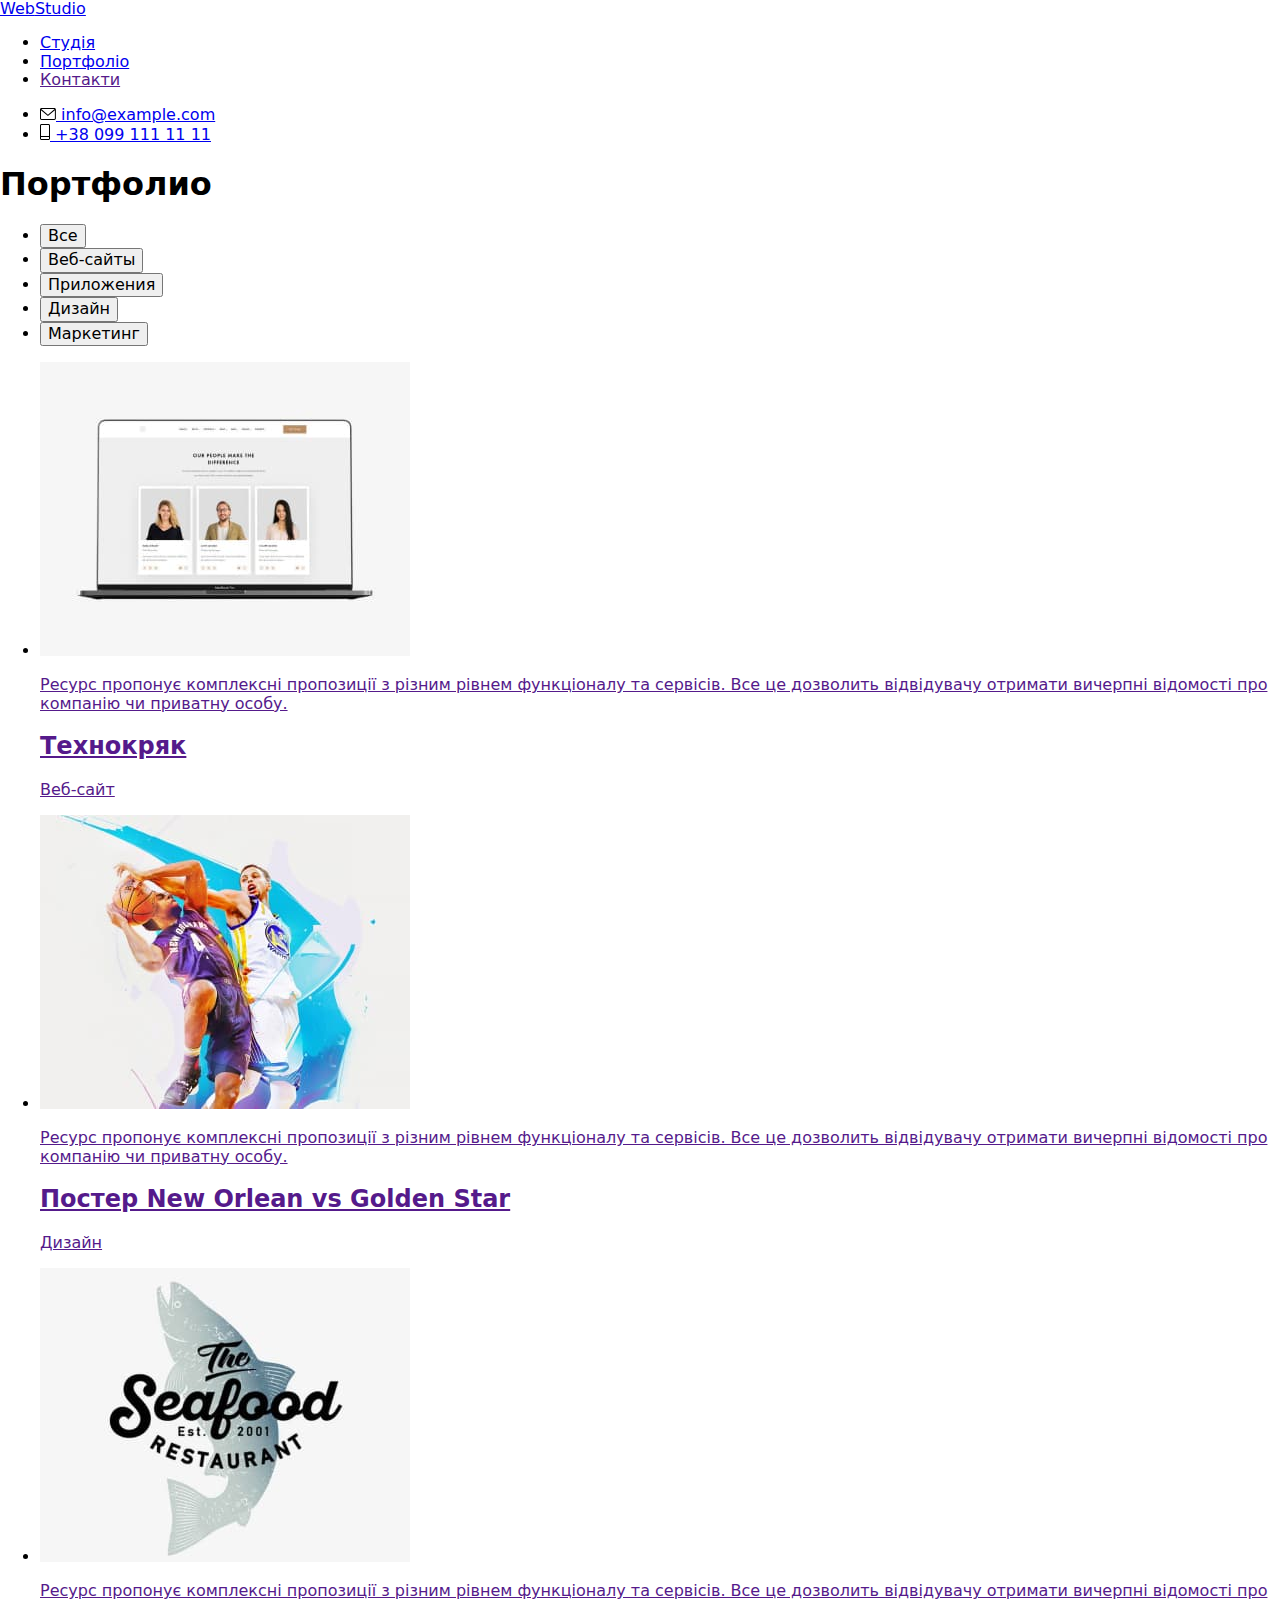
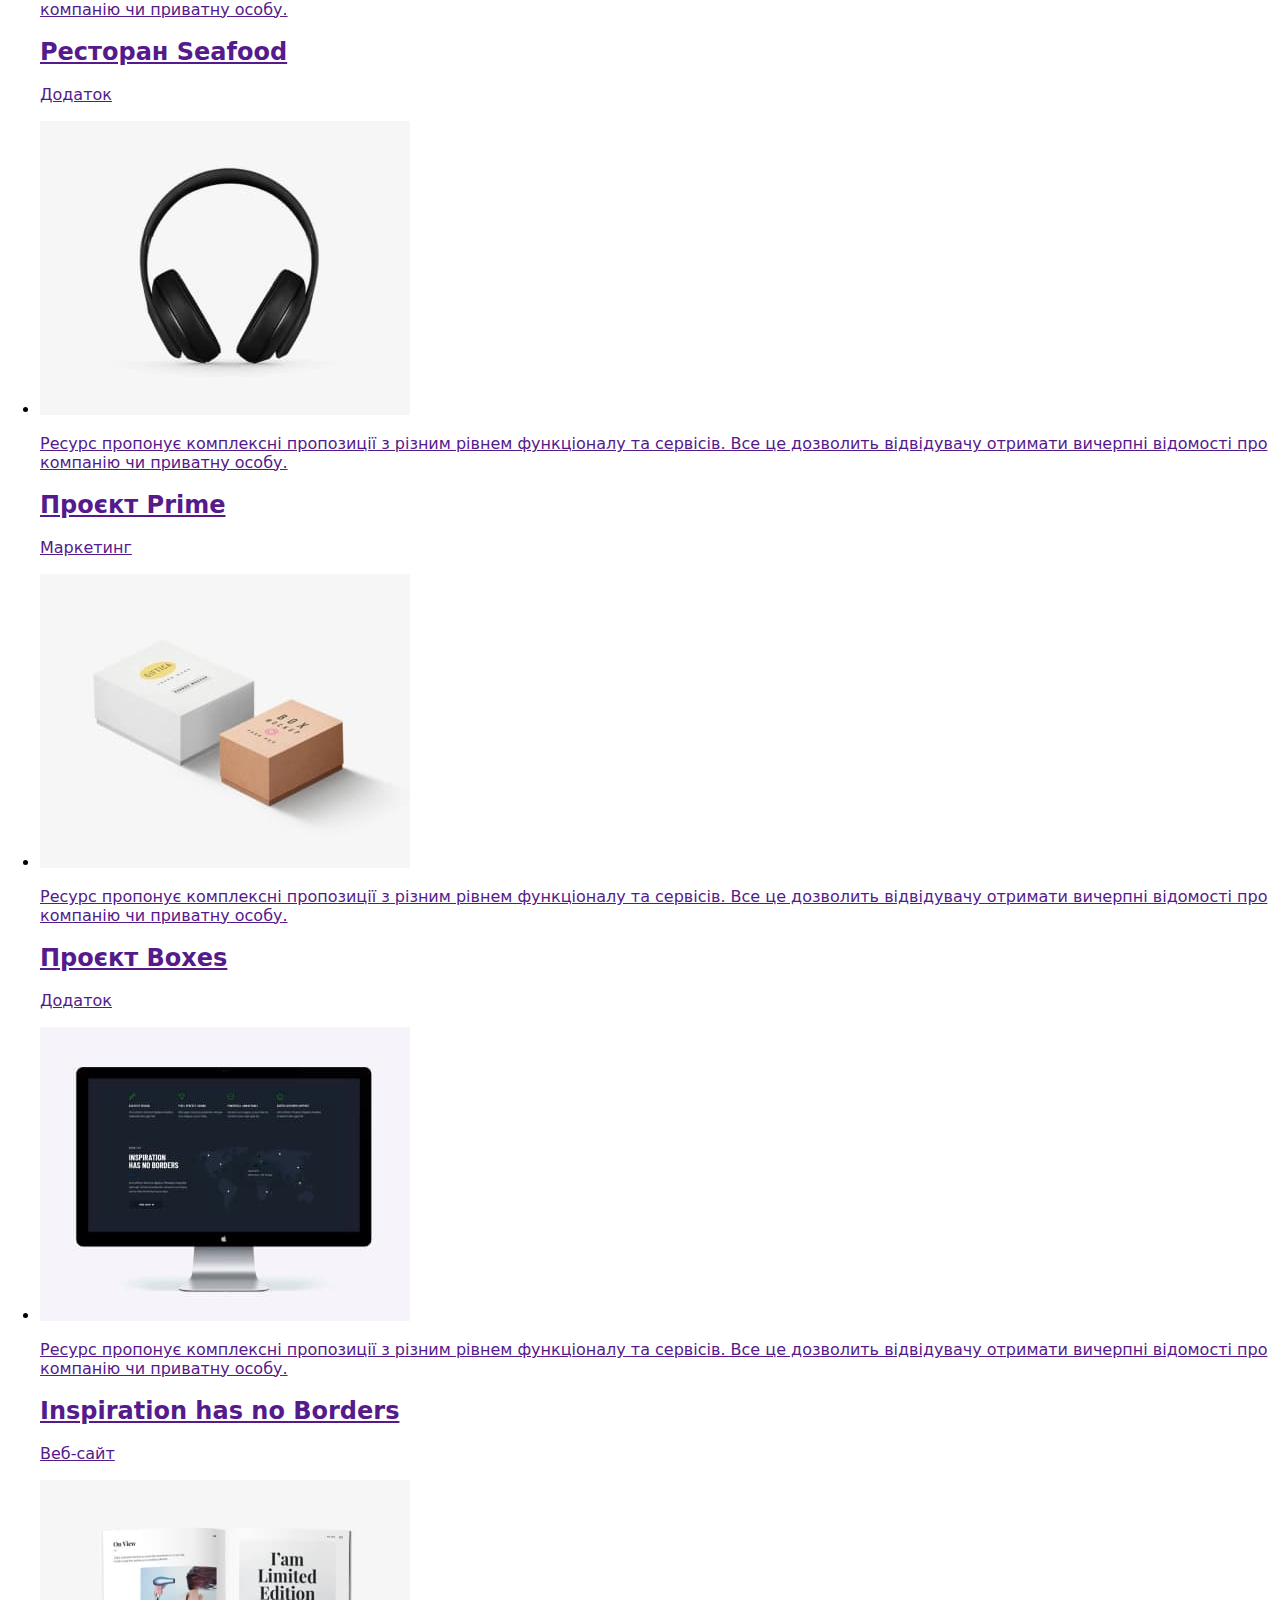
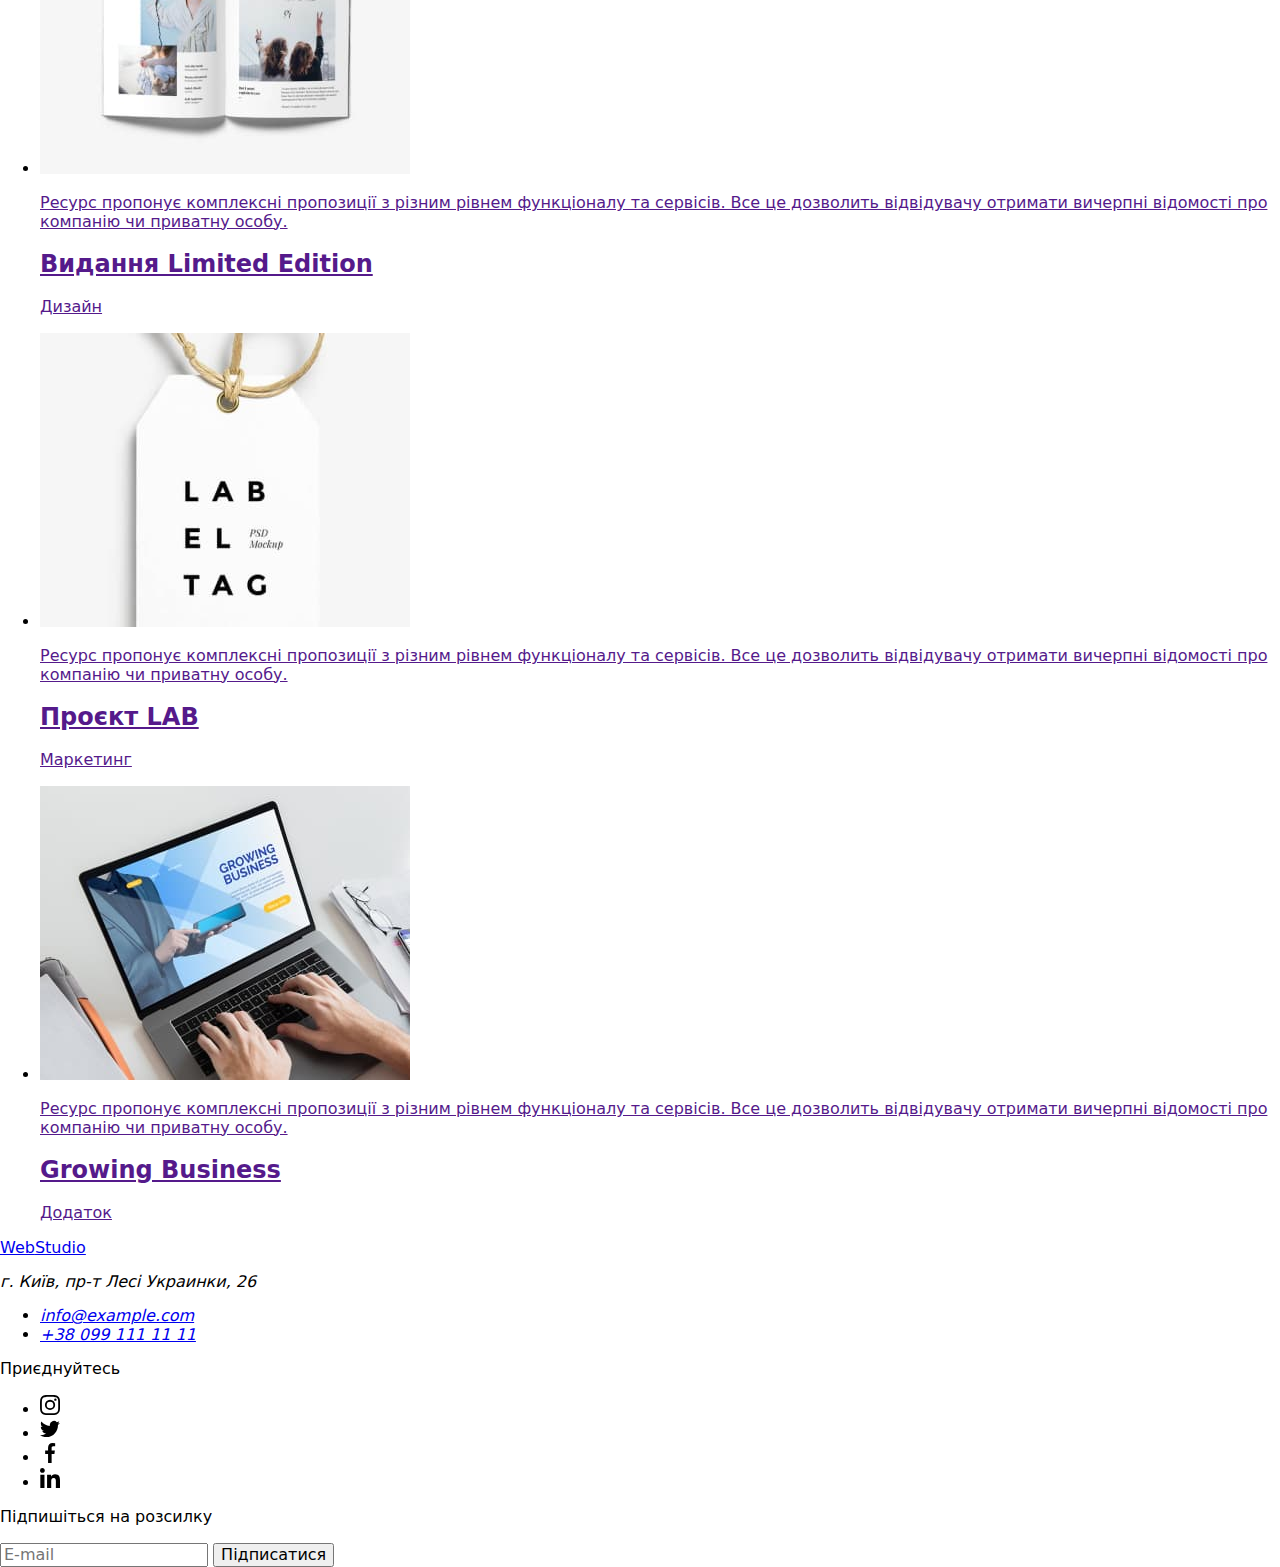
==== portfolio.html @ 621f2a0a "summary1" ====
<!DOCTYPE html>
<html lang="uk">
  <head>
    <meta charset="UTF-8" />
    <meta http-equiv="X-UA-Compatible" content="IE=edge" />
    <meta name="viewport" content="width=device-width, initial-scale=1.0" />
<link rel="stylesheet" href="https://cdn.jsdelivr.net/npm/modern-normalize@1.1.0/modern-normalize.min.css"> 
    <link rel="stylesheet" href="./css/styles.css" />
    <link rel="preconnect" href="https://fonts.googleapis.com">
<link rel="preconnect" href="https://fonts.gstatic.com" crossorigin>
<link href="https://fonts.googleapis.com/css2?family=Raleway:wght@700&family=Roboto:wght@400;500;700;900&display=swap" rel="stylesheet">
    <title>Portfolio</title>
  </head>
  
    <body>
      <header class="page-header"> 
        <div class="container page-header__container">
        <a href="./index.html" class="page-header__logo our-logo logo-link"> <span>Web</span>Studio </a>
        <nav class="nav">
          <ul class="nav__list">
            <li class="nav__item"><a href="./index.html" class="link">Студія</a></li>
            <li class="nav__item--active"><a href="./portfolio.html" class="link">Портфоліо</a></li>
            <li class="nav__item"><a href="" class="link">Контакти</a></li>
          </ul>    
      </nav>
      <ul class="page-header-contacts">
        <li class="page-header-contacts__mail pointer">
         
          <a href="mailto:info@example.com"  class="link page-header-contacts__link pointer">
            <svg class="page-header-contacts__icon" width="16px" height="12px">
            <use href="./images/icons.svg#icon-mail">
            </use>
          </svg> info@example.com
        </a>
        </li>
        <li class="page-header-contacts__tel pointer">
          
        <a href="tel:+380991111111" class="link page-header-contacts__link pointer">
          <svg class="page-header-contacts__icon" width="10px" height="16px">
          <use href="./images/icons.svg#icon-telefon">
          </use>
        </svg> +38 099 111 11 11
      </a>
    </li>
      </ul>
    </div>
      </header> 
 <main>
  <!-- PORTFOLIO -->
        <section class="portfolio">
          <div class="container">
            <h1 class="visually-hidden">Портфолио </h1>
            <ul class="portfolio__search">
                <li class="search__item"><button class="search__button pointer" type="button">Все</button></li>
                <li class="search__item"><button class="search__button pointer" type="button">Веб-сайты</button></li>
                <li class="search__item"><button class="search__button pointer" type="button">Приложения</button></li>
                <li class="search__item"><button class="search__button pointer" type="button">Дизайн</button></li>
                <li class="search__item"><button class="search__button pointer" type="button">Маркетинг</button></li>
              </ul>      
<ul class="portfolio-list">
    <li class="portfolio__item"><a class="link portfolio__link" href=""> 
      <div class="portfolio__container">
      <img src="./images/port01.jpg" alt="экран с загруженным сайтом" width="370">
      <p class="portfolio__description">Ресурс пропонує комплексні пропозиції з різним рівнем функціоналу та сервісів. Все це дозволить відвідувачу отримати вичерпні відомості про компанію чи приватну особу.</p>
    </div>
    <div class="portfolio-list__container">
      <h2 class="portfolio__title">Технокряк</h2>
      <p class="portfolio__text">Веб-сайт</p></div></a>
    </li>
    <li class="portfolio__item"><a class="link portfolio__link" href="">
      <div class="portfolio__container">
      <img src="./images/port02.jpg" alt="баскетболисты" width="370">
      <p class="portfolio__description">Ресурс пропонує комплексні пропозиції з різним рівнем функціоналу та сервісів. Все це дозволить відвідувачу отримати вичерпні відомості про компанію чи приватну особу.</p>
    </div>
    <div class="portfolio-list__container">
      <h2 class="portfolio__title">Постер New Orlean vs Golden Star</h2>
      <p class="portfolio__text">Дизайн</p></div></a>
    </li>
    <li class="portfolio__item"><a class="link portfolio__link" href="">
      <div class="portfolio__container">
      <img src="./images/port03.jpg" alt="логотип" width="370">
      <p class="portfolio__description">Ресурс пропонує комплексні пропозиції з різним рівнем функціоналу та сервісів. Все це дозволить відвідувачу отримати вичерпні відомості про компанію чи приватну особу.</p>
    </div>
    <div class="portfolio-list__container">
      <h2 class="portfolio__title">Ресторан Seafood</h2>
      <p class="portfolio__text">Додаток</p></div></a>
    </li>
    <li class="portfolio__item"><a class="link portfolio__link" href="">
      <div class="portfolio__container">
      <img src="./images/port04.jpg" alt="наушники" width="370">
      <p class="portfolio__description">Ресурс пропонує комплексні пропозиції з різним рівнем функціоналу та сервісів. Все це дозволить відвідувачу отримати вичерпні відомості про компанію чи приватну особу.</p>
    </div>
    <div class="portfolio-list__container">
      <h2 class="portfolio__title">Проєкт Prime</h2>
      <p class="portfolio__text">Маркетинг</p></div></a>
    </li>
    <li class="portfolio__item"><a class="link portfolio__link" href="">
      <div class="portfolio__container">
      <img src="./images/port05.jpg" alt="коробки" width="370">
      <p class="portfolio__description">Ресурс пропонує комплексні пропозиції з різним рівнем функціоналу та сервісів. Все це дозволить відвідувачу отримати вичерпні відомості про компанію чи приватну особу.</p>
    </div>
    <div class="portfolio-list__container">
      <h2 class="portfolio__title">Проєкт Boxes</h2>
      <p class="portfolio__text">Додаток</p></div></a>
    </li>
    <li class="portfolio__item"><a class="link portfolio__link" href="">
      <div class="portfolio__container">
      <img src="./images/port06.jpg" alt="страница сайта" width="370">
      <p class="portfolio__description">Ресурс пропонує комплексні пропозиції з різним рівнем функціоналу та сервісів. Все це дозволить відвідувачу отримати вичерпні відомості про компанію чи приватну особу.</p>
    </div>
    <div class="portfolio-list__container">
      <h2 class="portfolio__title">Inspiration has no Borders</h2>
      <p class="portfolio__text">Веб-сайт</p></div></a>
    </li>
    <li class="portfolio__item"><a class="link portfolio__link" href="">
      <div class="portfolio__container">
      <img src="./images/port07.jpg" alt="журнал" width="370">
      <p class="portfolio__description">Ресурс пропонує комплексні пропозиції з різним рівнем функціоналу та сервісів. Все це дозволить відвідувачу отримати вичерпні відомості про компанію чи приватну особу.</p>
    </div>
    <div class="portfolio-list__container">
      <h2 class="portfolio__title">Видання Limited Edition</h2>
      <p class="portfolio__text">Дизайн</p></div></a>
    </li>
    <li class="portfolio__item"><a class="link portfolio__link" href="">
      <div class="portfolio__container">
      <img src="./images/port08.jpg" alt="ярлык с буквами" width="370">
      <p class="portfolio__description">Ресурс пропонує комплексні пропозиції з різним рівнем функціоналу та сервісів. Все це дозволить відвідувачу отримати вичерпні відомості про компанію чи приватну особу.</p>
    </div>
    <div class="portfolio-list__container">
      <h2 class="portfolio__title">Проєкт LAB</h2>
      <p class="portfolio__text">Маркетинг</p></div></a>
    </li>
    <li class="portfolio__item"><a class="link portfolio__link" href="">
      <div class="portfolio__container">
      <img src="./images/port09.jpg" alt="разработчик за ноутбуком" width="370">
      <p class="portfolio__description">Ресурс пропонує комплексні пропозиції з різним рівнем функціоналу та сервісів. Все це дозволить відвідувачу отримати вичерпні відомості про компанію чи приватну особу.</p>
    </div>
      <div class="portfolio-list__container">
        <h2 class="portfolio__title">Growing Business</h2>
        <p class="portfolio__text">Додаток</p></div></a>
      </li>
    </ul>
  </div>
        </section>     
    </main>  

    <!-- FOOTER  -->
    <footer class="basement">
      <div class="container basement-container"> 
  
      <div class="basement__items">
       
      <a href="./index.html" class="our-logo basement__logo logo-link"> <span>Web</span>Studio </a>
        <address>
          <p class="basement__adress">г. Київ, пр-т Лесі Украинки, 26</p>
          <ul class="basement__contacts">
            <li class="basement__item"><a href="mailto:info@example.com" class="basement__mail link"> info@example.com</a></li>
            <li class="basement__item"><a href="tel:+380991111111" class="basement__tel link"> +38 099 111 11 11</a></li>
          </ul>
        </address>
      </div>
      <div class="basement__elements">
        <p class="basement__slogan">Приєднуйтесь</p>
        <ul class="basement-socials" >
          <li class="basement-socials__item"><a href="" class="social-link basement-social-link">
            <svg class="basement-social-link__icon" width="20px" height="20px">
            <use href="./images/icons.svg#icon-instagram">  
            </use>
          </svg></a></li>
          <li class="basement-socials__item"><a href="" class="social-link basement-social-link">
            <svg class="basement-social-link__icon" width="20px" height="20px">
            <use href="./images/icons.svg#icon-twitter"></use>
          </svg></a></li>
          <li class="basement-socials__item"><a href="" class="social-link basement-social-link">
            <svg class="basement-social-link__icon" width="20px" height="20px">
            <use href="./images/icons.svg#icon-facebook"></use>
          </svg></a></li>
          <li class="basement-socials__item"><a href="" class="social-link basement-social-link">
            <svg class="basement-social-link__icon" width="20px" height="20px">
            <use href="./images/icons.svg#icon-linkedin"></use>
          </svg></a></li>
        </ul>
      
    </div>
    <div class="subscription">
      <p class="subscription__slogan">Підпишіться на розсилку</p>
      <form class="subscription__form" name="subscription__form">
        <input class="subscription__input" type="email" id="subscription" placeholder="E-mail"  />
        <button type="submit" class="btn subscription-btn">Підписатися</button>
      </form>
    </div>

  </div>
      </footer>
      <script src="./js/modal.js"></script>
    </body>
  
  </html>
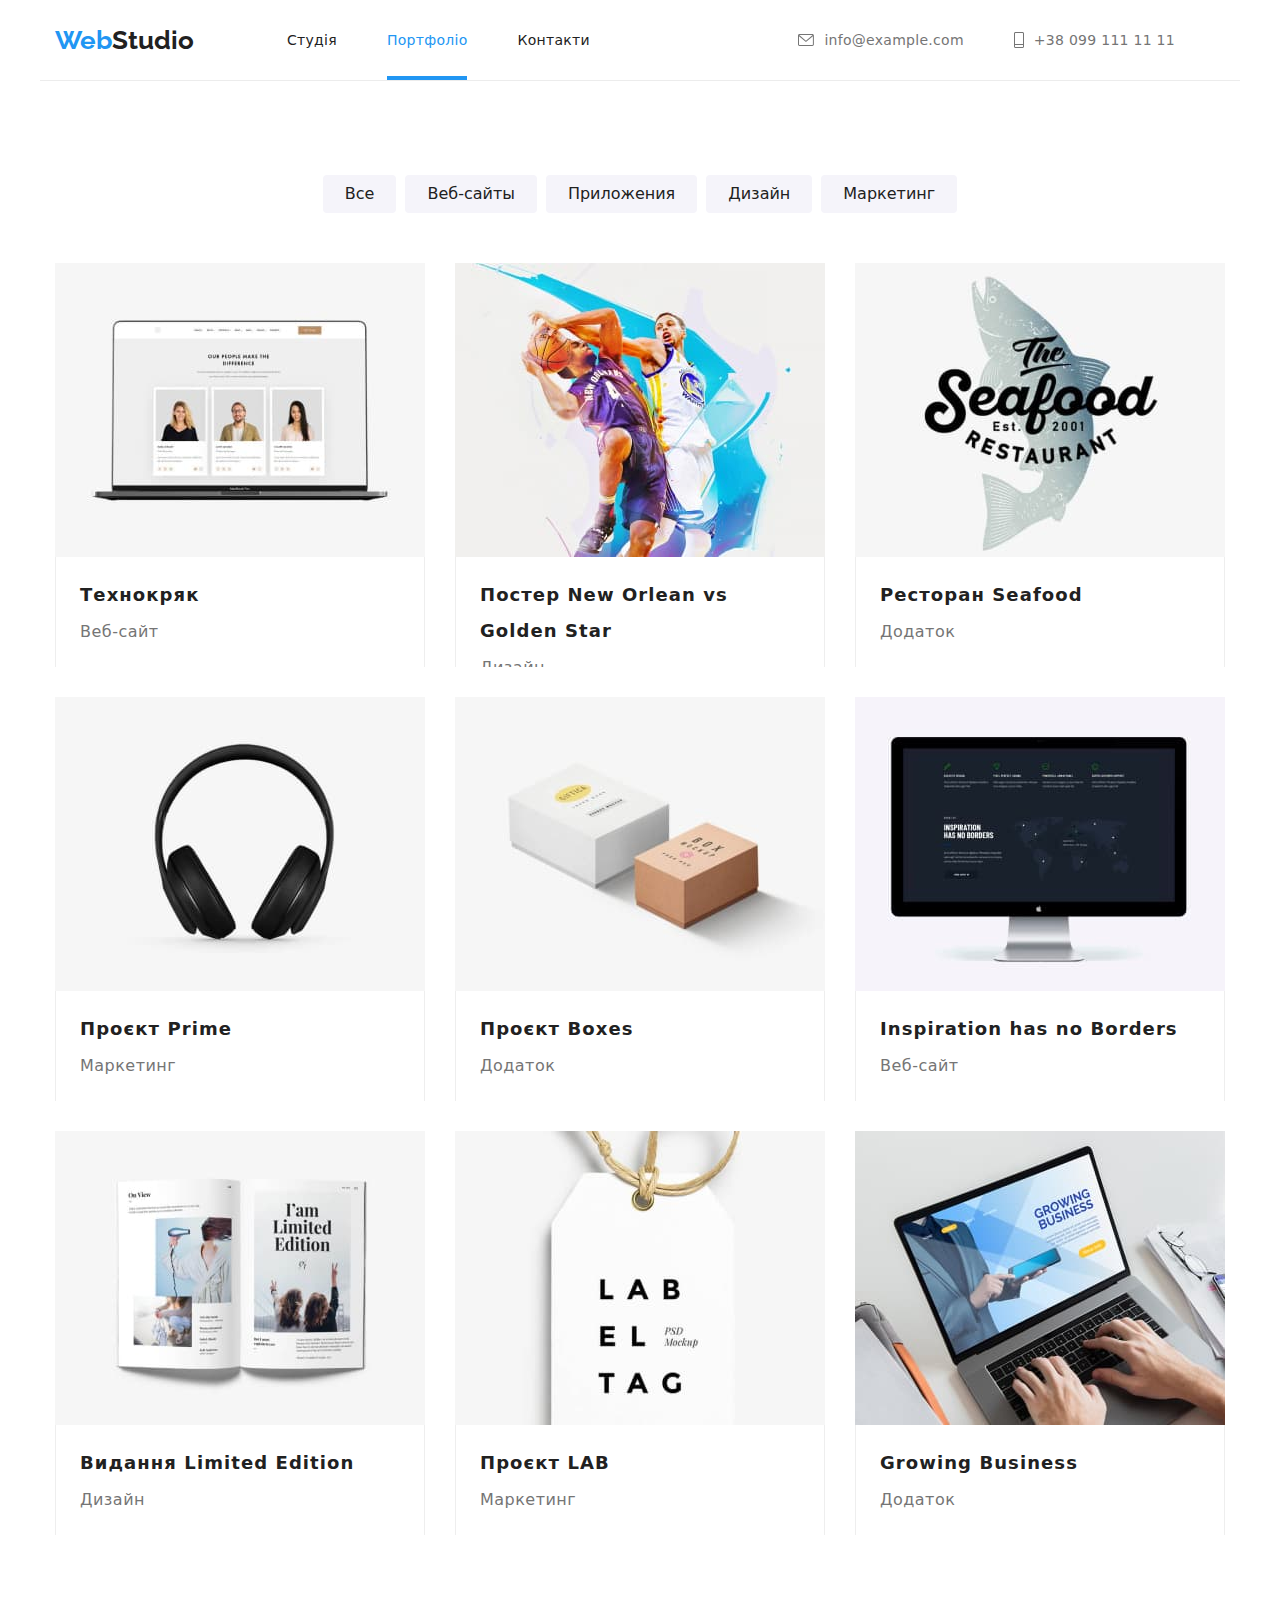
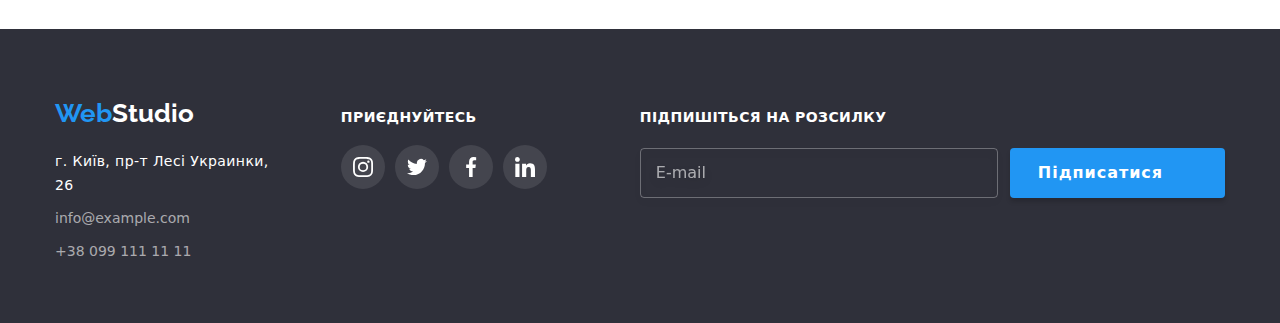
==== commit c72a8d3b: "summary 2" ====
--- a/portfolio.html
+++ b/portfolio.html
@@ -5,7 +5,8 @@
     <meta http-equiv="X-UA-Compatible" content="IE=edge" />
     <meta name="viewport" content="width=device-width, initial-scale=1.0" />
 <link rel="stylesheet" href="https://cdn.jsdelivr.net/npm/modern-normalize@1.1.0/modern-normalize.min.css"> 
-    <link rel="stylesheet" href="./css/styles.css" />
+<title> preprocessor SASS</title>
+    <link rel="stylesheet" href="./css/main.min.css" />
     <link rel="preconnect" href="https://fonts.googleapis.com">
 <link rel="preconnect" href="https://fonts.gstatic.com" crossorigin>
 <link href="https://fonts.googleapis.com/css2?family=Raleway:wght@700&family=Roboto:wght@400;500;700;900&display=swap" rel="stylesheet">
@@ -23,20 +24,20 @@
             <li class="nav__item"><a href="" class="link">Контакти</a></li>
           </ul>    
       </nav>
-      <ul class="page-header-contacts">
-        <li class="page-header-contacts__mail pointer">
+      <ul class="page-header__contacts">
+        <li class="page-header__mail pointer">
          
-          <a href="mailto:info@example.com"  class="link page-header-contacts__link pointer">
-            <svg class="page-header-contacts__icon" width="16px" height="12px">
+          <a href="mailto:info@example.com"  class="link page-header__link pointer">
+            <svg class="page-header__icon" width="16px" height="12px">
             <use href="./images/icons.svg#icon-mail">
             </use>
           </svg> info@example.com
         </a>
         </li>
-        <li class="page-header-contacts__tel pointer">
+        <li class="page-header__tel pointer">
           
-        <a href="tel:+380991111111" class="link page-header-contacts__link pointer">
-          <svg class="page-header-contacts__icon" width="10px" height="16px">
+        <a href="tel:+380991111111" class="link page-header__link pointer">
+          <svg class="page-header__icon" width="10px" height="16px">
           <use href="./images/icons.svg#icon-telefon">
           </use>
         </svg> +38 099 111 11 11
@@ -58,6 +59,7 @@
                 <li class="search__item"><button class="search__button pointer" type="button">Маркетинг</button></li>
               </ul>      
 <ul class="portfolio-list">
+  
     <li class="portfolio__item"><a class="link portfolio__link" href=""> 
       <div class="portfolio__container">
       <img src="./images/port01.jpg" alt="экран с загруженным сайтом" width="370">
--- a/css/main.min.css
+++ b/css/main.min.css
@@ -0,0 +1 @@
+.visually-hidden{position:absolute;width:1px;height:1px;margin:-1px;border:0;padding:0;white-space:nowrap;-webkit-clip-path:inset(100%);clip-path:inset(100%);clip:rect(0 0 0 0);overflow:hidden}img{display:block;max-width:100%;height:auto}li{list-style-type:none}h1,h2,h3,p{margin:0;padding:0}.link{text-decoration:none;color:#757575}.link:hover,.link:focus{color:#2196f3;-webkit-transition:color 250ms cubic-bezier(0.4, 0, 0.2, 1);transition:color 250ms cubic-bezier(0.4, 0, 0.2, 1)}.logo-link{text-decoration:none}.container{width:1200px;padding-left:15px;padding-right:15px;margin-left:auto;margin-right:auto}.our-logo{font-family:"Raleway",sans-serif;font-style:normal;font-weight:700;font-size:26px;line-height:1.1923076923}.visually-hidden{position:absolute;width:1px;height:1px;margin:-1px;border:0;padding:0;white-space:nowrap;-webkit-clip-path:inset(100%);clip-path:inset(100%);clip:rect(0 0 0 0);overflow:hidden}.pointer{cursor:pointer}.page-header__container{display:-webkit-box;display:-ms-flexbox;display:flex;-webkit-box-align:center;-ms-flex-align:center;align-items:center;border-bottom:1px solid #ececec}.page-header__logo{margin-right:93px;color:#212121}.page-header__logo>span{color:#2196f3}.page-header__contacts{display:-webkit-box;display:-ms-flexbox;display:flex;margin-left:auto;padding-left:0;margin-top:0;margin-bottom:0;color:#757575 .page-header__contacts __tel;color-margin-right:0}.page-header__mail,.page-header__tel{display:-webkit-box;display:-ms-flexbox;display:flex;margin-right:50px;-webkit-box-align:center;-ms-flex-align:center;align-items:center}.page-header__link{display:-webkit-box;display:-ms-flexbox;display:flex;-webkit-box-align:center;-ms-flex-align:center;align-items:center;font-weight:500;font-size:14px;line-height:1.1428571429;letter-spacing:.02em;color:#757575;fill:#757575}.page-header__link:hover,.page-header__link:focus{color:#2196f3;fill:#2196f3}.page-header__icon{margin-right:10px;fill:currentColor}.nav__list{display:-webkit-box;display:-ms-flexbox;display:flex;padding-left:0;margin-top:0;margin-bottom:0}.nav__item{margin-right:50px}.nav__item .link{font-weight:500;font-size:14px;line-height:1.1428571429;letter-spacing:.02em;display:block;padding-top:32px;padding-bottom:32px;color:#212121;-webkit-transition:color 250ms cubic-bezier(0.4, 0, 0.2, 1);transition:color 250ms cubic-bezier(0.4, 0, 0.2, 1)}.nav__item .link:hover,.nav__item .link:focus{color:#2196f3}.nav__item:last-child{margin:0}.nav__item--active .link{display:block;position:relative;font-weight:500;font-size:14px;line-height:1.1428571429;letter-spacing:.02em;display:block;padding-top:32px;padding-bottom:32px;color:#2196f3;margin-right:50px}.nav__item--active .link::after{position:absolute;left:0;bottom:0;content:"";display:block;width:100%;height:4px;background-color:#2196f3;-webkit-animation-name:changeBgColor;animation-name:changeBgColor;-webkit-animation-duration:250ms;animation-duration:250ms;-webkit-animation-timing-function:cubic-bezier(0.4, 0, 0.2, 1);animation-timing-function:cubic-bezier(0.4, 0, 0.2, 1)}.hero{background-color:#2f303a;text-align:center;padding-top:200px;padding-bottom:200px}.hero__overlay{max-width:1600px;height:600px;background-image:-webkit-gradient(linear, left top, right top, from(rgba(47, 48, 58, 0.4)), to(rgba(47, 48, 58, 0.4))),url(/images/img00.jpg);background-image:linear-gradient(to right, rgba(47, 48, 58, 0.4), rgba(47, 48, 58, 0.4)),url(/images/img00.jpg);margin-right:auto;margin-left:auto;background-size:cover;background-repeat:no-repeat;background-position:center}.hero__title{margin-right:215px;margin-left:215px;margin-bottom:30px;font-family:"Roboto",sans-serif;font-weight:900;font-size:44px;line-height:1.3636363636;text-align:center;letter-spacing:.06em;text-transform:uppercase;color:#fff}.benefits{padding-top:94px}.benefits__list{display:-webkit-box;display:-ms-flexbox;display:flex;margin-top:0;margin-bottom:0;padding-left:0}.benefits__item{width:270px;margin-right:30px}.benefits__item:before{display:block;content:"";width:270px;height:120px;border-radius:4px;background-color:#f5f4fa;background-position:center;background-repeat:no-repeat;background-size:70px;margin-bottom:30px}.benefits__item:nth-child(1)::before{background-image:url("../images/antenna 1.svg")}.benefits__item:nth-child(2)::before{background-image:url("../images/clock 1.svg")}.benefits__item:nth-child(3)::before{background-image:url("../images/diagram 1.svg")}.benefits__item:nth-child(4)::before{background-image:url("../images/astronaut 1.svg")}.benefits__list>li:last-child{margin-right:0}.benefits__title{margin-bottom:10px;font-size:14px;line-height:1.1428571429;letter-spacing:.03em;text-transform:uppercase;color:#212121}.benefits__text{font-size:14px;line-height:1.7142857143;letter-spacing:.03em;color:#757575}.examples{padding-top:94px;padding-bottom:94px}.examples__list{display:-webkit-box;display:-ms-flexbox;display:flex;margin-top:50px;padding-left:0;margin-bottom:0;-webkit-box-pack:center;-ms-flex-pack:center;justify-content:center}.examples li{margin-right:30px}.examples li:last-child{margin-right:0}.examples__title{margin:0;font-size:36px;line-height:1.1666666667;text-align:center;letter-spacing:.03em;color:#212121}.examples__item{position:relative}.examples__footer{position:absolute;bottom:0px;width:370px;height:70px;-webkit-box-align:center;-ms-flex-align:center;align-items:center;-webkit-box-pack:center;-ms-flex-pack:center;justify-content:center;background-color:rgba(47,48,58,.8)}.examples__description{display:-webkit-box;display:-ms-flexbox;display:flex;-webkit-box-align:center;-ms-flex-align:center;align-items:center;-webkit-box-pack:center;-ms-flex-pack:center;justify-content:center;width:370px;height:70px;font-weight:700;font-size:14px;line-height:1.1428571429;letter-spacing:.03em;text-transform:uppercase;color:#fff}.team{padding-top:94px;padding-bottom:94px;background-color:#f5f4fa}.team__title{display:-webkit-box;display:-ms-flexbox;display:flex;-webkit-box-pack:center;-ms-flex-pack:center;justify-content:center;font-size:36px;line-height:1.1666666667;letter-spacing:.03em;color:#212121}.team__list{display:-webkit-box;display:-ms-flexbox;display:flex;margin-top:50px;margin-left:0;margin-bottom:0;-webkit-box-pack:center;-ms-flex-pack:center;justify-content:center;padding-left:0}.employee{margin-right:30px;width:270px;background-color:#fff;-webkit-box-shadow:0px 1px 3px rgba(0,0,0,.12),0px 1px 1px rgba(0,0,0,.14),0px 2px 1px rgba(0,0,0,.2);box-shadow:0px 1px 3px rgba(0,0,0,.12),0px 1px 1px rgba(0,0,0,.14),0px 2px 1px rgba(0,0,0,.2);border-radius:0px 0px 4px 4px}.employee:last-child{margin-right:0}.employee__info{padding-top:30px;padding-bottom:30px}.employee__name{display:-webkit-box;display:-ms-flexbox;display:flex;font-weight:500;font-size:16px;line-height:1.1875;-webkit-box-pack:center;-ms-flex-pack:center;justify-content:center;letter-spacing:.03em;color:#212121}.employee__job{margin-top:10px;font-size:16px;line-height:1.1875;text-align:center;letter-spacing:.03em;color:#757575}.employee-social{background-color:#fff;fill:#afb1b8;-webkit-transition:background-color 250ms cubic-bezier(0.4, 0, 0.2, 1),fill 250ms cubic-bezier(0.4, 0, 0.2, 1);transition:background-color 250ms cubic-bezier(0.4, 0, 0.2, 1),fill 250ms cubic-bezier(0.4, 0, 0.2, 1)}.socials-list{display:-webkit-box;display:-ms-flexbox;display:flex;-webkit-box-pack:center;-ms-flex-pack:center;justify-content:center;padding-left:0;margin-top:16px}.socials-list li{margin-right:10px}.socials-list li:last-child{margin-right:0}.social-link{display:-webkit-box;display:-ms-flexbox;display:flex;border-radius:50%;text-decoration:none;background-repeat:no-repeat;-webkit-box-pack:center;-ms-flex-pack:center;justify-content:center;-webkit-box-align:center;-ms-flex-align:center;align-items:center;width:44px;height:44px}.social-link__icon{display:-webkit-box;display:-ms-flexbox;display:flex}.social-link:hover,.social-link:focus{background-color:#2196f3;fill:#fff}.basement-social-link{background-color:rgba(255,255,255,.1);-webkit-transition:background-color 250ms cubic-bezier(0.4, 0, 0.2, 1);transition:background-color 250ms cubic-bezier(0.4, 0, 0.2, 1)}.basement-social-link:hover,.basement-social-link:focus{background-color:#2196f3}.basement-social-link__icon{fill:#fff}.clients{padding-top:94px;padding-bottom:94px}.clients__title{font-size:36px;line-height:1.1719444444;text-align:center;margin-bottom:50px}.clients-list{display:-webkit-box;display:-ms-flexbox;display:flex;padding-left:0;margin-top:50px;margin:0}.clients-list li{margin-right:30px}.clients-list li:last-child{margin-right:0}.clients-list__item{display:-webkit-box;display:-ms-flexbox;display:flex;width:170px;height:92px;border:1px solid #afb1b8;border-radius:4px;-webkit-box-pack:center;-ms-flex-pack:center;justify-content:center;-webkit-box-align:center;-ms-flex-align:center;align-items:center;fill:#afb1b8;-webkit-transition:border 250ms cubic-bezier(0.4, 0, 0.2, 1),color 250ms cubic-bezier(0.4, 0, 0.2, 1);transition:border 250ms cubic-bezier(0.4, 0, 0.2, 1),color 250ms cubic-bezier(0.4, 0, 0.2, 1)}.clients-list__item:hover,.clients-list__item:focus{border:1px solid #2196f3;fill:#2196f3;border-radius:4px}.clients-list__link{color:#afb1b8}.client-logo{fill:currentColor}.basement{padding-top:60px;padding-bottom:60px;background-color:#2f303a}.basement__logo{color:#fff}.basement__adress{margin-bottom:0;font-style:normal;font-weight:400;font-size:14px;line-height:1.7142857143;letter-spacing:.03em;color:#fff}.basement__contacts,.basement__items{margin-top:9px;padding-left:0;margin-bottom:0}.basement__item{margin-top:9px}.basement__item:nth-child(1){margin-top:0}.basement__mail,.basement__tel{font-style:normal;font-size:14px;line-height:24px;color:rgba(255,255,255,.6)}.basement__slogan{font-weight:700;font-size:14px;line-height:1.1428571429;letter-spacing:.03em;text-transform:uppercase;color:#fff}address{margin-top:20px}.basement-container{display:-webkit-box;display:-ms-flexbox;display:flex;-webkit-box-align:baseline;-ms-flex-align:baseline;align-items:baseline}.basement-socials{display:-webkit-box;display:-ms-flexbox;display:flex;padding-left:0;margin-top:20px;margin-bottom:0}.basement-socials__item:not(:last-child){margin-right:10px}.basement__elements{margin-left:70px;margin-right:93px}span{color:#2196f3}.subscription__form{padding:0;display:-webkit-box;display:-ms-flexbox;display:flex}.subscription__slogan{font-weight:700;font-size:14px;line-height:1.4;letter-spacing:.03em;text-transform:uppercase;color:#fff;margin-bottom:20px}.subscription__input{width:358px;height:50px;padding:15px;border:1px solid rgba(255,255,255,.3);-webkit-filter:drop-shadow(0px 4px 4px rgba(0, 0, 0, 0.15));filter:drop-shadow(0px 4px 4px rgba(0, 0, 0, 0.15));border-radius:4px;background:rgba(0,0,0,0);outline:none;color:#fff}.subscription__input::-webkit-input-placeholder{font-size:16px;line-height:1.25;color:rgba(255,255,255,.6)}.subscription__input::-moz-placeholder{font-size:16px;line-height:1.25;color:rgba(255,255,255,.6)}.subscription__input:-ms-input-placeholder{font-size:16px;line-height:1.25;color:rgba(255,255,255,.6)}.subscription__input::-ms-input-placeholder{font-size:16px;line-height:1.25;color:rgba(255,255,255,.6)}.subscription__input::placeholder{font-size:16px;line-height:1.25;color:rgba(255,255,255,.6)}.search__button{display:-webkit-box;display:-ms-flexbox;display:flex;padding-top:6px;padding-right:22px;padding-bottom:6px;padding-left:22px;border:none;border-radius:4px;font-family:inherit;font-style:normal;font-weight:500;font-size:16px;line-height:1.625;color:#212121;background-color:#f5f4fa;-webkit-box-shadow:none;box-shadow:none;-webkit-transition:color 250ms cubic-bezier(0.4, 0, 0.2, 1),background-color 250ms cubic-bezier(0.4, 0, 0.2, 1),-webkit-box-shadow 250ms cubic-bezier(0.4, 0, 0.2, 1);transition:color 250ms cubic-bezier(0.4, 0, 0.2, 1),background-color 250ms cubic-bezier(0.4, 0, 0.2, 1),-webkit-box-shadow 250ms cubic-bezier(0.4, 0, 0.2, 1);transition:color 250ms cubic-bezier(0.4, 0, 0.2, 1),background-color 250ms cubic-bezier(0.4, 0, 0.2, 1),box-shadow 250ms cubic-bezier(0.4, 0, 0.2, 1);transition:color 250ms cubic-bezier(0.4, 0, 0.2, 1),background-color 250ms cubic-bezier(0.4, 0, 0.2, 1),box-shadow 250ms cubic-bezier(0.4, 0, 0.2, 1),-webkit-box-shadow 250ms cubic-bezier(0.4, 0, 0.2, 1)}.search__button:hover,.search__button:focus{-webkit-box-shadow:0px 3px 1px rgba(0,0,0,.1),0px 1px 2px rgba(0,0,0,.08),0px 2px 2px rgba(0,0,0,.12);box-shadow:0px 3px 1px rgba(0,0,0,.1),0px 1px 2px rgba(0,0,0,.08),0px 2px 2px rgba(0,0,0,.12);color:#fff;background-color:#2196f3}.hero-button{padding-top:10px;padding-right:32px;padding-bottom:10px;padding-left:32px}.btn{border:0;font-weight:700;font-size:16px;line-height:1.875;text-align:center;border-radius:4px;letter-spacing:.06em;color:#fff;background-color:#2196f3;-webkit-box-shadow:0px 4px 4px rgba(0,0,0,.15);box-shadow:0px 4px 4px rgba(0,0,0,.15);-webkit-transition:background-color 250ms cubic-bezier(0.4, 0, 0.2, 1);transition:background-color 250ms cubic-bezier(0.4, 0, 0.2, 1)}.btn:hover,.btn:focus{background-color:#188ce8}.subscription-btn{padding:10px 28px;min-width:200px;margin-left:12px;-webkit-box-align:center;-ms-flex-align:center;align-items:center;display:-webkit-box;display:-ms-flexbox;display:flex}.subscription-btn::after{content:"";background-image:url(../images/iconsend.svg);height:24px;width:24px;margin-left:10px}.subscription-btn:hover{background:#188ce8}.close-button{position:absolute;top:8px;right:8px;display:-webkit-box;display:-ms-flexbox;display:flex;-webkit-box-align:center;-ms-flex-align:center;align-items:center;width:30px;height:30px;border-radius:50%;border-width:1px;border-color:rgba(0,0,0,.1);background-color:#fff}.close-button__icon{fill:#000;-webkit-transition:fill 250ms cubic-bezier(0.4, 0, 0.2, 1);transition:fill 250ms cubic-bezier(0.4, 0, 0.2, 1)}.close-button:hover .close-button__icon,.close-button:focus .close-button__icon{fill:#2196f3}.feedback{text-align:center}.feedback__slogan{font-weight:700;font-size:20px;line-height:1.172;text-align:center;margin-bottom:12px}.feedback__item{display:-webkit-box;display:-ms-flexbox;display:flex;-webkit-box-orient:vertical;-webkit-box-direction:normal;-ms-flex-direction:column;flex-direction:column;padding:0;text-align:left}.input-content{position:relative;margin-bottom:10px}.input-content input{margin:0;padding-top:11px;padding-right:12px;padding-bottom:11px;padding-left:40px;border:1px solid rgba(33,33,33,.2);border-radius:4px;width:448px;height:40px;color:#212121;outline:none;-webkit-transition:border 250ms cubic-bezier(0.4, 0, 0.2, 1);transition:border 250ms cubic-bezier(0.4, 0, 0.2, 1)}.feedback-input__icon{position:absolute;bottom:11px;left:12px;display:block;width:20px;height:20px;-webkit-transition:fill 250ms cubic-bezier(0.4, 0, 0.2, 1);transition:fill 250ms cubic-bezier(0.4, 0, 0.2, 1)}.feedback-input:focus-within+.feedback-input__icon{fill:#2196f3}.feedback-input__icon:hover{fill:currentColor}.feedback-input:focus-within{outline:none;border:1px solid #2196f3}.feedback-input__label{font-size:12px;line-height:1.1666666667;color:#757575;letter-spacing:.01em;margin-bottom:4px}.textarea-content{padding-top:12px;padding-right:16px;padding-bottom:12px;padding-left:16px;border:1px solid rgba(33,33,33,.2);border-radius:4px;color:#212121;outline:none;-webkit-transition:border 250ms cubic-bezier(0.4, 0, 0.2, 1);transition:border 250ms cubic-bezier(0.4, 0, 0.2, 1)}.textarea-content:focus-within{outline:none;border:1px solid #2196f3}.textarea-content::-webkit-input-placeholder{font-size:12px;line-height:1.1666666667;letter-spacing:.01em;color:rgba(117,117,117,.5)}.textarea-content::-moz-placeholder{font-size:12px;line-height:1.1666666667;letter-spacing:.01em;color:rgba(117,117,117,.5)}.textarea-content:-ms-input-placeholder{font-size:12px;line-height:1.1666666667;letter-spacing:.01em;color:rgba(117,117,117,.5)}.textarea-content::-ms-input-placeholder{font-size:12px;line-height:1.1666666667;letter-spacing:.01em;color:rgba(117,117,117,.5)}.textarea-content::placeholder{font-size:12px;line-height:1.1666666667;letter-spacing:.01em;color:rgba(117,117,117,.5)}input{min-width:358px;height:40px}textarea{width:100%;height:120px;resize:none}.checkbox__container{margin-top:20px;-webkit-box-pack:center;-ms-flex-pack:center;justify-content:center}.checkbox__container input[type=checkbox]{width:16px;height:15px}.checkbox:focus-within+.checkbox__text span{border:2px solid #2196f3}.checkbox__icon{fill:rgba(0,0,0,0)}.checkbox__text{display:-webkit-box;display:-ms-flexbox;display:flex;-webkit-box-align:center;-ms-flex-align:center;align-items:center;-webkit-box-pack:center;-ms-flex-pack:center;justify-content:center;font-size:14px;line-height:1.7;letter-spacing:.03em;color:#757575}.checkbox__text span{display:-webkit-box;display:-ms-flexbox;display:flex;-webkit-box-align:center;-ms-flex-align:center;align-items:center;-webkit-box-pack:center;-ms-flex-pack:center;justify-content:center;width:16px;height:15px;border-radius:2px;border:2px solid #212121;margin-right:7px}.checkbox:focus-within+.checkbox__text .check{border:2px solid #2196f3}.checkbox:checked+.checkbox__text .checkbox__icon{fill:#fff}.checkbox:focus-within{border:#2196f3}.checkbox:checked+.checkbox__text .check{background-color:#2196f3;border:none;fill:#fff}.link-terms{color:#2196f3}.submit-button__container{display:-webkit-box;display:-ms-flexbox;display:flex;-webkit-box-pack:center;-ms-flex-pack:center;justify-content:center}.submit-button{padding:10px 55px;margin-top:30px}.submit-button__container{display:-webkit-box;display:-ms-flexbox;display:flex;-webkit-box-pack:center;-ms-flex-pack:center;justify-content:center}.checkfield{position:relative}.backdrop{position:fixed;top:0;left:0;width:100%;height:100%;background-color:rgba(0,0,0,.2);opacity:1;-webkit-transition:opacity 250ms cubic-bezier(0.4, 0, 0.2, 1);transition:opacity 250ms cubic-bezier(0.4, 0, 0.2, 1);visibility:250ms cubic-bezier(0.4, 0, 0.2, 1)}.is-hidden{opacity:0;pointer-events:none}.modal{position:absolute;top:50%;left:50%;min-height:581px;min-width:528px;background-color:#fff;padding:40px;-webkit-transform:translate(-50%, -50%) scale(1);transform:translate(-50%, -50%) scale(1);-webkit-transition:-webkit-transform 250ms cubic-bezier(0.4, 0, 0.2, 1);transition:-webkit-transform 250ms cubic-bezier(0.4, 0, 0.2, 1);transition:transform 250ms cubic-bezier(0.4, 0, 0.2, 1);transition:transform 250ms cubic-bezier(0.4, 0, 0.2, 1), -webkit-transform 250ms cubic-bezier(0.4, 0, 0.2, 1)}.portfolio{padding-top:94px;padding-bottom:94px}.portfolio__search{display:-webkit-box;display:-ms-flexbox;display:flex;-webkit-box-pack:center;-ms-flex-pack:center;justify-content:center;padding-left:0;margin-top:0;margin-bottom:50px}.search__item{display:-webkit-box;display:-ms-flexbox;display:flex;margin-right:9px;border-radius:4px}.search__item:last-child{margin-right:0}.portfolio__link{-webkit-box-shadow:none;box-shadow:none;-webkit-transition:-webkit-box-shadow 250ms cubic-bezier(0.4, 0, 0.2, 1);transition:-webkit-box-shadow 250ms cubic-bezier(0.4, 0, 0.2, 1);transition:box-shadow 250ms cubic-bezier(0.4, 0, 0.2, 1);transition:box-shadow 250ms cubic-bezier(0.4, 0, 0.2, 1), -webkit-box-shadow 250ms cubic-bezier(0.4, 0, 0.2, 1);overflow:hidden}.portfolio__link:hover,.portfolio__link:focus{-webkit-box-shadow:0px 1px 3px rgba(0,0,0,.12),0px 1px 1px rgba(0,0,0,.14),0px 2px 1px rgba(0,0,0,.2);box-shadow:0px 1px 3px rgba(0,0,0,.12),0px 1px 1px rgba(0,0,0,.14),0px 2px 1px rgba(0,0,0,.2)}.portfolio__link:hover .portfolio__description,.portfolio__link:focus .portfolio__description{-webkit-transform:translateY(0);transform:translateY(0)}.portfolio__title{margin-bottom:4px;font-size:18px;line-height:2;color:#212121;letter-spacing:.06em}.portfolio__text{font-size:16px;line-height:1.875;letter-spacing:.03em;color:#757575}.portfolio__container{position:relative}.portfolio__description{display:inline-block;content:"";position:absolute;bottom:0;right:0;width:100%;height:100%;color:#fff;background-color:rgba(33,150,243,.9);-webkit-transform:translateY(100%);transform:translateY(100%);-webkit-transition:-webkit-transform 250ms cubic-bezier(0.4, 0, 0.2, 1);transition:-webkit-transform 250ms cubic-bezier(0.4, 0, 0.2, 1);transition:transform 250ms cubic-bezier(0.4, 0, 0.2, 1);transition:transform 250ms cubic-bezier(0.4, 0, 0.2, 1), -webkit-transform 250ms cubic-bezier(0.4, 0, 0.2, 1);padding-top:63px;padding-right:24px;padding-bottom:63px;padding-left:24px;font-size:18px;line-height:1.5555555556;letter-spacing:.03em}.portfolio__item{display:-webkit-box;display:-ms-flexbox;display:flex;margin-right:30px;margin-bottom:30px;width:370px;height:404px}.portfolio__item:nth-child(3n){margin-right:0}.portfolio__item:nth-last-child(-n+3){margin-bottom:0}.portfolio-list__container{position:relative;padding-top:20px;padding-right:24px;padding-bottom:20px;padding-left:24px;background-color:#fff;border-right:solid #eee;border-bottom:solid #eee;border-left:solid #eee;border-width:1px}.portfolio-list{display:-webkit-box;display:-ms-flexbox;display:flex;-ms-flex-wrap:wrap;flex-wrap:wrap;padding-left:0;margin-top:0;margin-bottom:0}/*# sourceMappingURL=main.min.css.map */